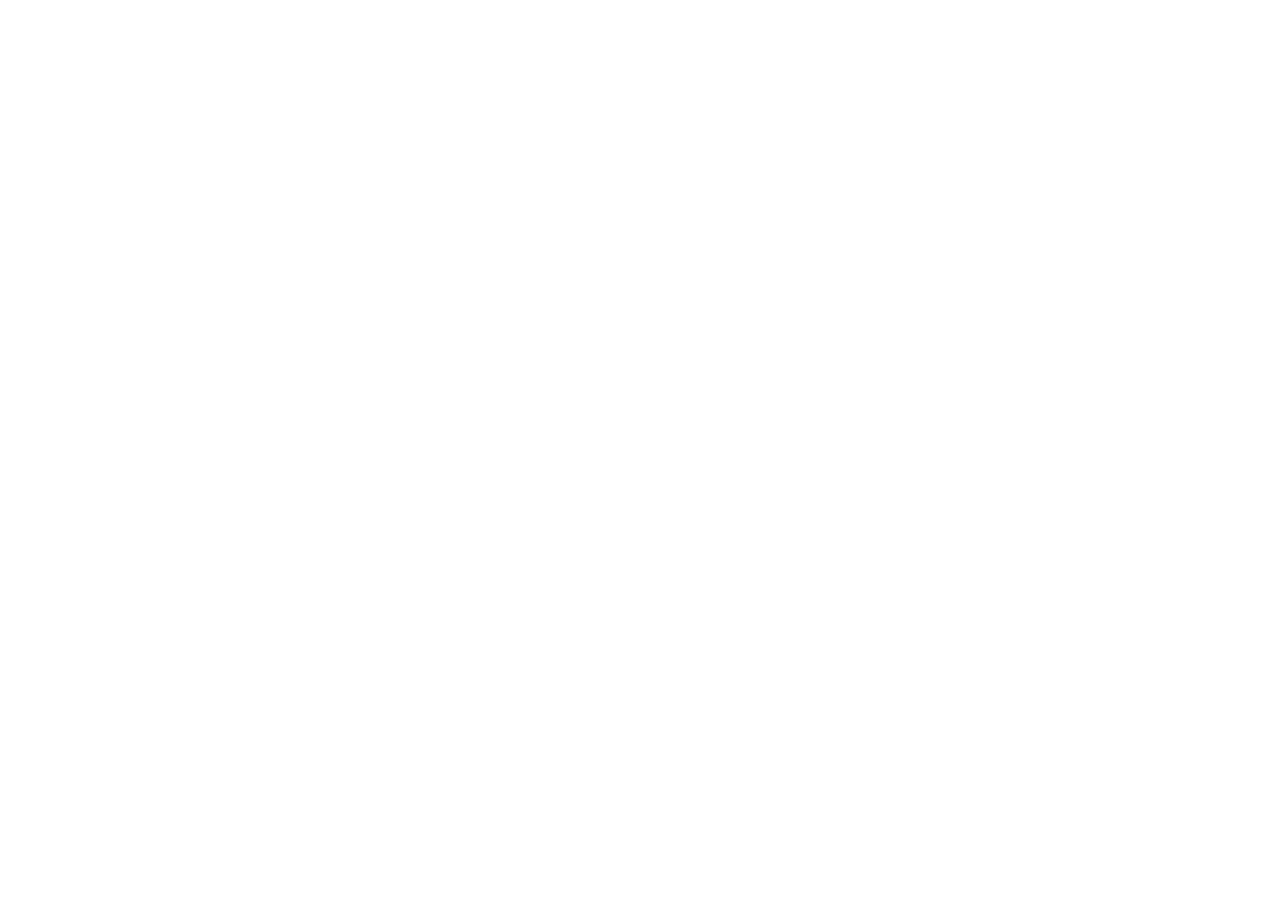
==== index.html @ 1cea97ea "changed base href again" ====
<html ng-app="breedingApp">
<head>
	<script>document.write('<base href="' + document.location + '" /ARK-Breeding-Calculator/breeding/index.html>');</script>
	<!-- <BASE href="/breeding/index.html"> -->
	<meta http-equiv="Cache-Control" content="no-cache, no-store, must-revalidate" />
	<title>ARK Breeding Calculator</title>
	<link rel="stylesheet" type="text/css" href="breeding.css?d=20171020">
	<link rel="stylesheet" type="text/css" href="jquery-ui.structure.css">
	<script src="jquery-1.12.0.min.js"></script>
	<script src="jquery-ui.min.js"></script>
	<script src="angular.min.js"></script>
	<script src="angular-cookies.min.js"></script>
	<script src="angular-route.min.js"></script>
	<script src="angular-animate.min.js"></script>
	<script src="controller.js?d=20171020a"></script>
	<script src="app.js?d=20171020"></script>
</head>
<body>
<ng-view></ng-view>
</body>
</html>
---- breeding.css ----
body {
			font-family: Arial;
			font-size: 0.9em;
			color: white;
			text-shadow: -1px -1px 0 rgba(0, 0, 0, 0.8), 1px -1px 0 rgba(0, 0, 0, 0.8), -1px 1px 0 rgba(0, 0, 0, 0.8), 1px 1px 0 rgba(0, 0, 0, 0.8);
			height: 100%;
			background-attachment: fixed;
			background-image: url(back.jpg);
			background-repeat: no-repeat;
			background-size: cover;
			padding:0px;
			margin: 0px;
		}
		a {
			color: white;
		}
		input {
			width: 50px;
		}
		input[type=text] {
			width: 65px;
		}
		input[type=button] {
			width: auto;
		}
		.autocomplete {
			width: 120px;
		}
		h3 {
			margin-bottom: 0px;
		}
		p.subheading {
			margin-top: 0px;
			font-size: 0.7em;
		}
		p.footer {
			margin-top: 0px;
			font-size: 0.8em;
		}
		table {
			/*background-color: rgba(40, 100, 100, 0.5);*/
			background: linear-gradient(rgba(40, 100, 100, 0.6), rgba(40, 100, 100, 0.3));
			border-radius: 10px;
			margin-bottom: 15px;
			width: 100%;
			min-width: 400px;
		}
		td {
			/*border-width: 1px;
			border-style: solid;
			border-color:  rgba(50, 255, 255, 0.5);*/
			margin: 2px;
			padding:5px;
		}
		thead {
			font-weight: bold;
		}
		caption, .tableheader {
			font-weight: bold;
			font-size: 1.1em;
		}
		.hiderows caption, .tableheader.dimmed {
			color: #999999;
		}
		.hiderows tr {
			display: none;
		}
		input, select {
			background-color: rgba(40, 150, 150, 0.3);
			border-width: 0px;
			color: white;
			text-shadow: -1px -1px 0 rgba(0, 0, 0, 0.8), 1px -1px 0 rgba(0, 0, 0, 0.8), -1px 1px 0 rgba(0, 0, 0, 0.8), 1px 1px 0 rgba(0, 0, 0, 0.8);
			font-size: 10pt;
		}
		option {
			background-color: rgba(30, 100, 100, 1);
			text-shadow: none;
			font-size: 10pt;
		}
		.label {
			font-weight: bold;
		}
		.box {
			display: table;
			text-align: center;
			/*border-width: 2px;
			border-style: solid;*/
			border-radius: 10px;
			/*border-color:  rgba(50, 200, 200, 0.6);*/
			/*background-color: rgba(40, 100, 100, 0.5);*/
			background: linear-gradient(rgba(40, 100, 100, 0.6), rgba(40, 100, 100, 0.3));
			padding:10px;
			margin-left: 10px;
			margin-right: 10px;
		}
		.messagebox {
    		max-width: 400px;
    		display: inline-block;
    		margin-bottom: 5px;
		}
		.wrapperbox {
			min-height:100%;
			width:100%;
			display:inline-flex;
			justify-content: center;
			align-items:center;
			flex-wrap: wrap;
		}
		.helpbox {
			margin-left: 10px;
			margin-right: 10px;
			max-width: 50%;
			display: inline-flex;
			flex-direction: column;
			justify-content: center;
			align-items: center;
			text-shadow: none;

		}
		.helpbox .box {
			background: linear-gradient(rgba(40, 100, 100, 0.7), rgba(40, 100, 100, 0.5));
			margin-bottom:10px;
		}
		.hidden {
			display: none;
		}
		label {
			background-color: rgba(40, 150, 150, 0.3);
			padding: 2px;
			margin-left: 5px;
			font-size: 0.8em;
		}
		input:checked + label {
			background-color: rgba(51, 153, 255, 0.7);
		}
		.fillfood {
			font-style: italic;
			text-shadow: -1px -1px 0 rgba(85, 85, 85, 0.8), 1px -1px 0 rgba(85, 85, 85, 0.8), -1px 1px 0 rgba(85, 85, 85, 0.8), 1px 1px 0 rgba(85, 85, 85, 0.8)
		}
		.red {
			color: red;
		}
		.redselect {
			background-color: red;
		}
		.tooltip {
		    position: relative;
		    /*display: inline-block;*/
		}

		.tooltip .tooltiptext {
		    visibility: hidden;
		    width: 200px;
		    background-color: black;
		    color: #fff;
		    text-align: center;
		    padding: 5px 0;
		    border-radius: 6px;

		    position: absolute;
		    z-index: 1;

		    font-size: 0.9em;
		    font-weight: normal;
		}

		.tooltip:hover .tooltiptext {
		    visibility: visible;
		    top: 0px;
		    left: 100%;
		}

	.tooltip .tooltiptext {
	    opacity: 0;
	    transition: opacity 1s;
	    background: rgba(40, 100, 100, 1);
	}

	.tooltip:hover .tooltiptext {
	    opacity: 1;
	}

	.tooltip .tooltiptext:hover {
		opacity: 0;
		visibility: hidden;
	}
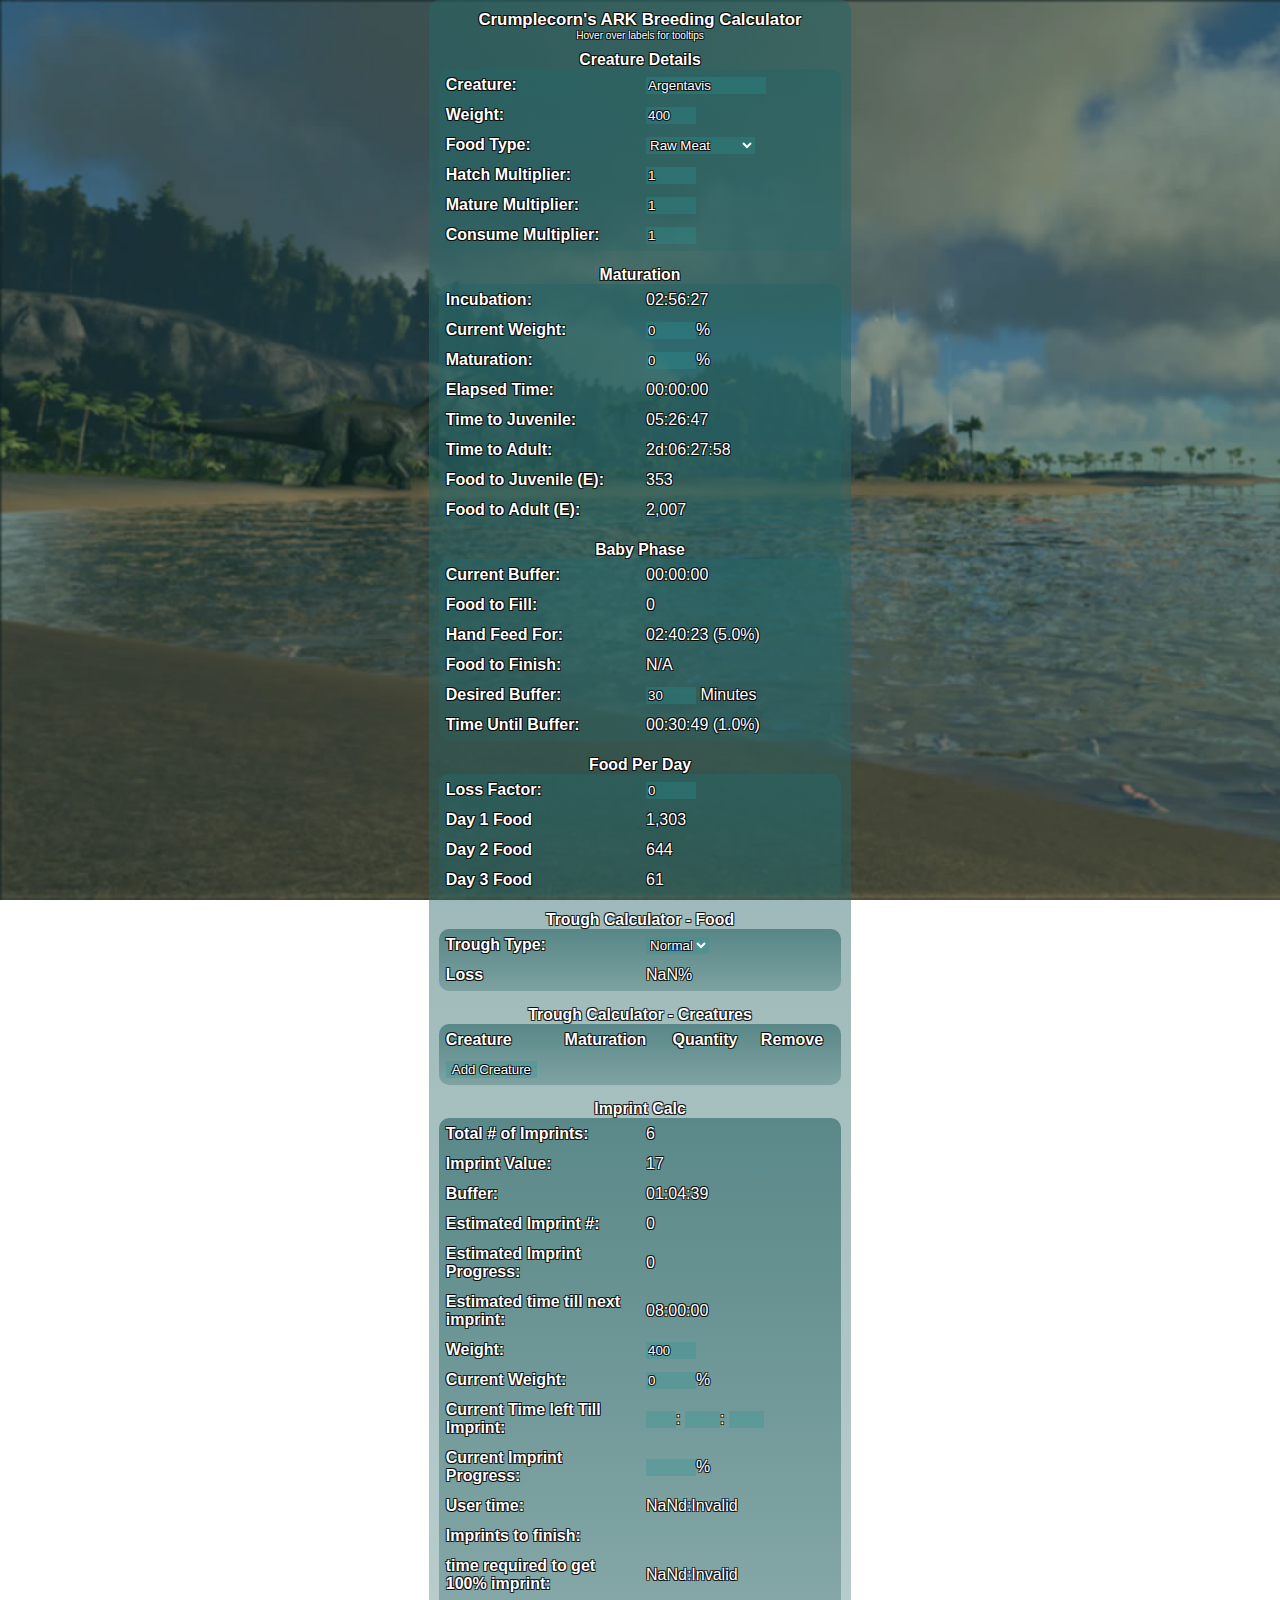
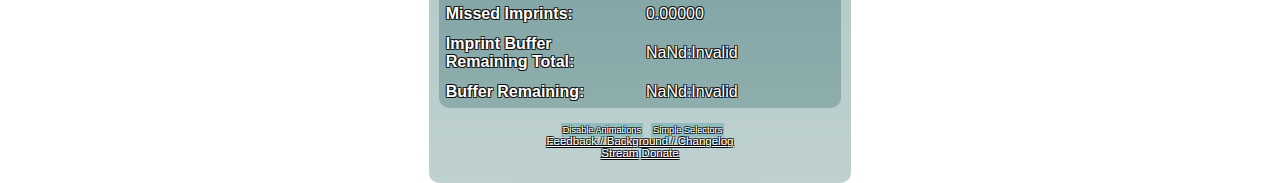
==== commit 8732c027: "updtaed base href again" ====
--- a/index.html
+++ b/index.html
@@ -1,6 +1,6 @@
 <html ng-app="breedingApp">
 <head>
-	<script>document.write('<base href="' + document.location + '" /ARK-Breeding-Calculator/breeding/index.html>');</script>
+	<script>document.write('<base href="' + document.location + '" /ARK-Breeding-Calculator/index.html>');</script>
 	<!-- <BASE href="/breeding/index.html"> -->
 	<meta http-equiv="Cache-Control" content="no-cache, no-store, must-revalidate" />
 	<title>ARK Breeding Calculator</title>
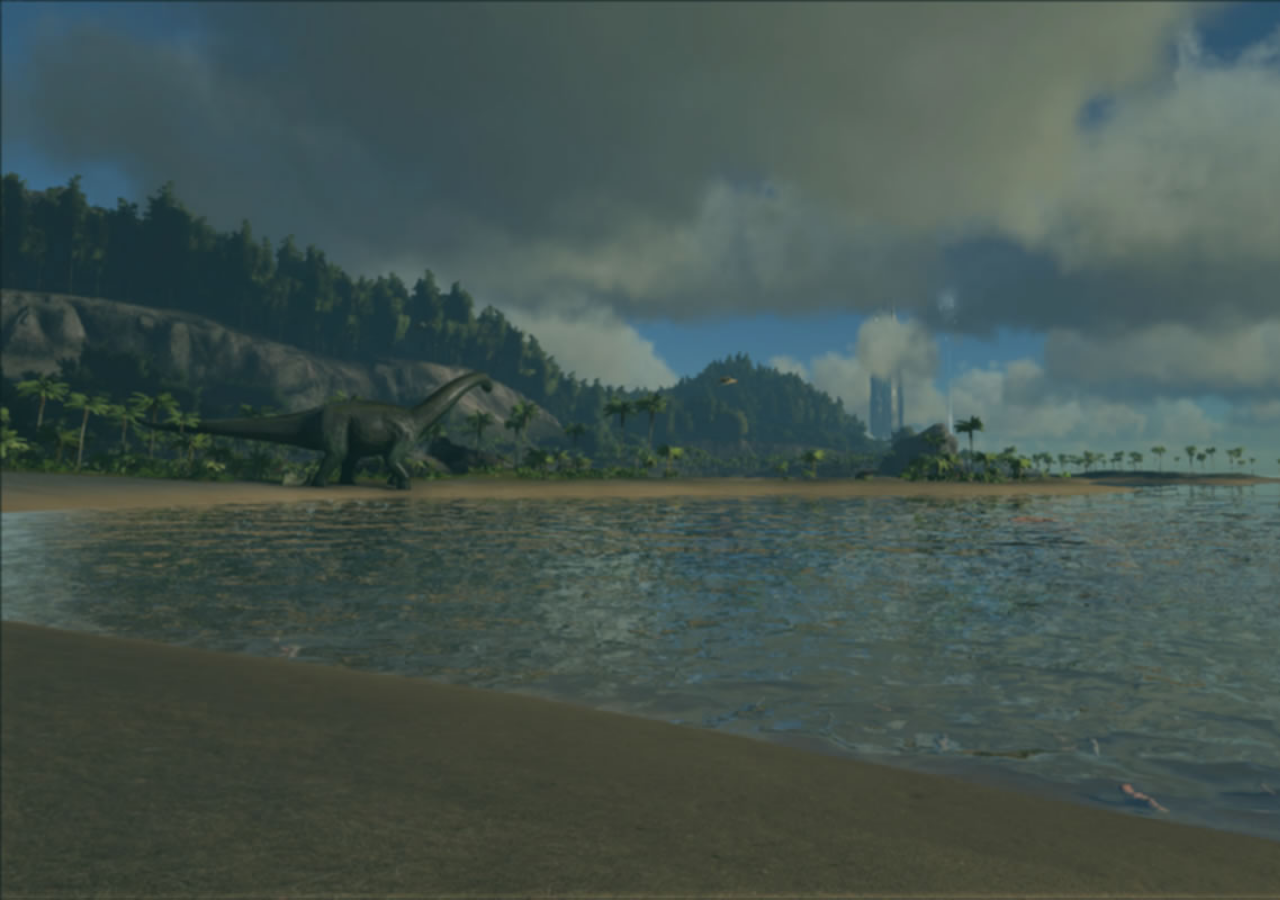
==== commit de4abf97: "Merge pull request #1 from Crumplecorn/master" ====
--- a/index.html
+++ b/index.html
@@ -1,7 +1,6 @@
 <html ng-app="breedingApp">
 <head>
-	<script>document.write('<base href="' + document.location + '" /ARK-Breeding-Calculator/index.html>');</script>
-	<!-- <BASE href="/breeding/index.html"> -->
+	<BASE href="/breeding/index.html">
 	<meta http-equiv="Cache-Control" content="no-cache, no-store, must-revalidate" />
 	<title>ARK Breeding Calculator</title>
 	<link rel="stylesheet" type="text/css" href="breeding.css?d=20171020">
@@ -12,10 +11,10 @@
 	<script src="angular-cookies.min.js"></script>
 	<script src="angular-route.min.js"></script>
 	<script src="angular-animate.min.js"></script>
-	<script src="controller.js?d=20171020a"></script>
-	<script src="app.js?d=20171020"></script>
+	<script src="controller.js?d=20200824"></script>
+	<script src="app.js?d=20200824"></script>
 </head>
 <body>
 <ng-view></ng-view>
 </body>
-</html>
+</html>--- a/breeding.css
+++ b/breeding.css
@@ -16,9 +16,6 @@
 		}
 		input {
 			width: 50px;
-		}
-		input[type=text] {
-			width: 65px;
 		}
 		input[type=button] {
 			width: auto;
